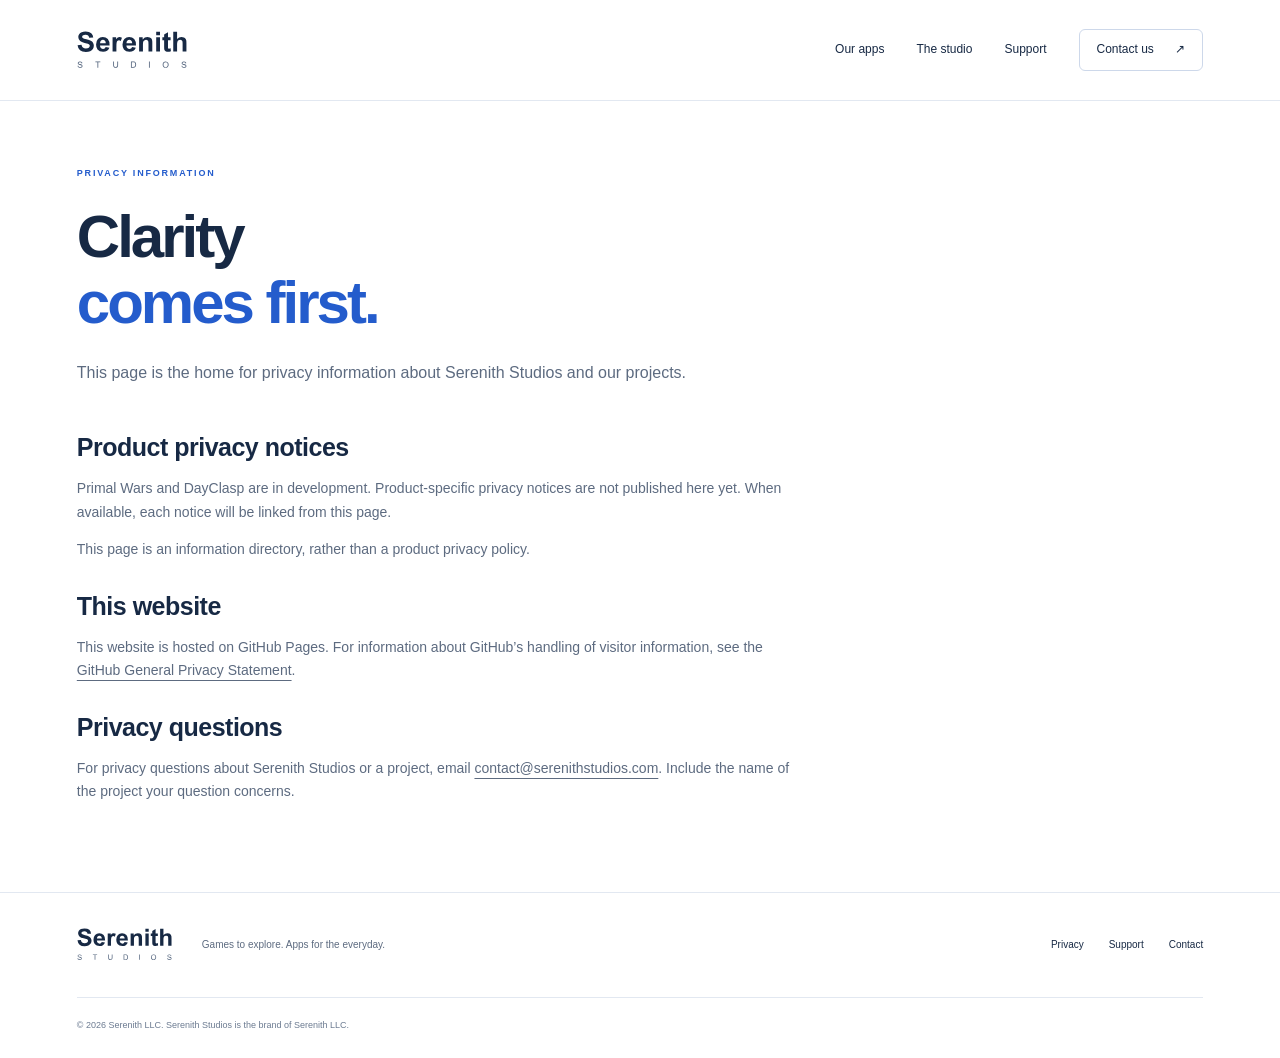
==== privacy/index.html @ cacbc54d "Publish Serenith Studios app studio website" ====
<!doctype html><html lang="en"><head><meta charset="utf-8"><meta name="viewport" content="width=device-width,initial-scale=1"><meta name="theme-color" content="#ffffff"><title>Privacy information — Serenith Studios</title><meta name="description" content="Privacy information and contact details for Serenith Studios, Primal Wars, and DayClasp."><link rel="icon" href="/assets/mark.svg" type="image/svg+xml"><link rel="stylesheet" href="/assets/style.css?v=wordmark-3"></head><body><a class="skip" href="#main">Skip to content</a>
<header><a class="brand" href="/" aria-label="Serenith Studios home"><img class="wordmark" src="/assets/wordmark.svg" alt="Serenith Studios" width="202" height="75"></a><nav aria-label="Main navigation"><a href="/#apps">Our apps</a><a href="/#studio">The studio</a><a href="/support/">Support</a><a class="nav-contact" href="/#contact">Contact us <span aria-hidden="true">↗</span></a></nav></header><main id="main"><section class="document section"><p class="eyebrow">PRIVACY INFORMATION</p><h1>Clarity<br><em>comes first.</em></h1><p class="intro">This page is the home for privacy information about Serenith Studios and our projects.</p><div class="document-copy"><h2>Product privacy notices</h2><p>Primal Wars and DayClasp are in development. Product-specific privacy notices are not published here yet. When available, each notice will be linked from this page.</p><p>This page is an information directory, rather than a product privacy policy.</p><h2>This website</h2><p>This website is hosted on GitHub Pages. For information about GitHub’s handling of visitor information, see the <a href="https://docs.github.com/en/site-policy/privacy-policies/github-general-privacy-statement">GitHub General Privacy Statement</a>.</p><h2>Privacy questions</h2><p>For privacy questions about Serenith Studios or a project, email <a href="mailto:contact@serenithstudios.com?subject=Privacy%20inquiry">contact@serenithstudios.com</a>. Include the name of the project your question concerns.</p></div></section></main><footer><a class="brand" href="/"><img class="wordmark" src="/assets/wordmark.svg" alt="Serenith Studios" width="202" height="75"></a><p>Games to explore. Apps for the everyday.</p><div><a href="/privacy/">Privacy</a><a href="/support/">Support</a><a href="mailto:contact@serenithstudios.com">Contact</a></div><small>© 2026 Serenith LLC. Serenith Studios is the brand of Serenith LLC.</small></footer></body></html>
---- assets/style.css ----
:root{color-scheme:light;--ink:#172944;--blue:#245ccc;--muted:#5d6b80;--line:#e2e8f1;--pale:#f5f8fd}*{box-sizing:border-box}html{scroll-behavior:smooth;scroll-padding-top:30px}body{margin:0;background:#fff;color:var(--ink);font:16px/1.65 -apple-system,BlinkMacSystemFont,"Segoe UI",sans-serif;-webkit-font-smoothing:antialiased}a{color:inherit;text-underline-offset:5px}a:focus-visible{outline:3px solid #2f65da;outline-offset:6px}header,main,footer{max-width:1440px;margin:auto}header{display:flex;align-items:center;justify-content:space-between;gap:30px;padding:29px 6%;border-bottom:1px solid var(--line)}.brand{font-size:28px;font-weight:650;letter-spacing:-1.5px;line-height:1;text-decoration:none;display:inline-block}.brand>span{display:block;font-size:8px;letter-spacing:5px;font-weight:500;margin-top:10px;color:#53647d}nav{display:flex;align-items:center;gap:32px;font-size:12px;font-weight:500}nav a{text-decoration:none}nav a:hover,.quiet-link:hover{color:var(--blue)}.nav-contact{padding:10px 17px;border:1px solid #cdd8ea;border-radius:6px}.nav-contact span{margin-left:18px}.skip{position:absolute;top:-100px;left:12px;padding:10px;background:var(--blue);color:#fff;z-index:10}.skip:focus{top:10px}h1,h2,h3,p{margin-top:0}h1,h2,h3{font-weight:600}h1{font-size:clamp(43px,4.8vw,68px);line-height:1.1;letter-spacing:-3px;margin-bottom:23px}h1>span{color:var(--blue)}h2{font-size:36px;line-height:1.2;letter-spacing:-1.2px;margin-bottom:0}h3{font-size:27px;letter-spacing:-.7px;margin-bottom:0}.hero{padding:83px 6% 78px;display:grid;grid-template-columns:1.12fr 1fr;align-items:center;gap:70px}.eyebrow{font-size:9px;font-weight:650;letter-spacing:1.8px;color:var(--blue);margin-bottom:23px}.eyebrow>span,.status-dot{display:inline-block;width:6px;height:6px;border-radius:50%;background:var(--blue);margin-right:8px}.intro{color:var(--muted);font-size:16px;max-width:470px;line-height:1.8;margin-bottom:29px}.hero-actions{display:flex;gap:25px;align-items:center}.button{display:inline-flex;align-items:center;gap:25px;background:var(--blue);color:#fff;border-radius:6px;padding:13px 19px;text-decoration:none;font-size:12px;font-weight:600}.button:hover{background:#1749aa}.quiet-link{display:inline-flex;align-items:center;gap:18px;font-size:12px;text-decoration:none;font-weight:600}.portfolio-preview{min-width:0;border:1px solid #d9e3f3;border-radius:12px;box-shadow:0 20px 60px #213d7410;background:linear-gradient(140deg,#fff,#f5f8ff)}.preview-heading{display:flex;align-items:center;justify-content:space-between;padding:20px 24px;border-bottom:1px solid var(--line);font-size:8px;font-weight:600;letter-spacing:1.6px;color:#6c7a8e}.preview-dot{width:6px;height:6px;border-radius:50%;background:#acbfe3}.preview-product{display:flex;gap:17px;align-items:center;text-decoration:none;padding:27px 24px}.preview-product+.preview-product{border-top:1px solid var(--line)}.preview-product img{width:77px;height:77px;object-fit:contain;border-radius:17px;flex-shrink:0;box-shadow:0 6px 12px #1d35591a}.preview-product h2{font-size:22px;letter-spacing:-.5px;margin:4px 0}.preview-product small{font-size:7px;letter-spacing:1.4px;font-weight:650;color:#68778e}.preview-product p{font-size:10px;color:var(--muted);margin:0}.preview-product .arrow{margin-left:auto;color:var(--blue);font-size:18px}.preview-product:hover{background:#eef4ff}.preview-foot{font-size:9px;color:#61728b;background:#f0f5fd;border-top:1px solid var(--line);padding:13px 24px;border-radius:0 0 12px 12px}.preview-foot .status-dot{width:4px;height:4px;background:#7188ad}.studio-strip{display:flex;gap:30px;align-items:center;margin:0 6%;padding:21px 0;border-block:1px solid var(--line)}.studio-strip>span{font-size:8px;letter-spacing:1.5px;font-weight:600;color:#71819a}.studio-strip p{margin:0;font-size:11px;color:var(--muted)}.studio-strip>a{margin-left:auto;text-decoration:none;color:var(--blue)}.section{padding:75px 6%}.section-heading{display:flex;justify-content:space-between;align-items:flex-end;gap:30px;margin-bottom:35px}.section-heading .eyebrow{margin-bottom:15px}.section-heading>p{font-size:12px;line-height:1.8;color:var(--muted);margin:0}.app-grid{display:grid;grid-template-columns:1fr 1fr;gap:27px}.app-card{border:1px solid var(--line);border-radius:10px;overflow:hidden;scroll-margin-top:30px}.app-stage{position:relative;display:grid;place-items:center;min-height:286px;background:#edf4ff}.day-stage{background:radial-gradient(ellipse at 50% 50%,#e1f2f3,#f2f7fc 65%)}.primal-stage{background:radial-gradient(ellipse at 50% 50%,#e5ecfa,#f2f5fc 65%)}.app-stage>img{width:158px;height:158px;border-radius:34px;box-shadow:0 15px 28px #253f6a26;object-fit:contain}.stage-category{position:absolute;top:20px;left:24px;font-size:8px;letter-spacing:1.6px;color:#627692;font-weight:600}.stage-caption{position:absolute;bottom:19px;font-size:7px;letter-spacing:1.5px;color:#627692}.app-content{padding:25px 27px 0}.app-title{display:flex;justify-content:space-between;align-items:center;gap:10px}.status{font-size:8px;color:#42639a;border:1px solid #d3def0;background:#f6f9ff;border-radius:4px;padding:4px 8px;white-space:nowrap}.app-content>p{font-size:13px;line-height:1.8;color:var(--muted);margin:14px 0 24px;min-height:48px;max-width:420px}.product-link{display:flex;align-items:center;justify-content:space-between;padding:16px 0 19px;border-top:1px solid var(--line);font-size:11px;color:var(--blue);font-weight:600;text-decoration:none}.product-link:hover{text-decoration:underline}.availability-note{font-size:10px;color:#65748a;margin:22px 0 0}.studio{display:grid;grid-template-columns:1fr 1fr;gap:100px;background:var(--pale);border-block:1px solid var(--line)}.studio-description{color:var(--muted);font-size:14px;margin:23px 0;max-width:430px}.principles>div{display:flex;gap:22px;padding:24px 0;border-bottom:1px solid #dce5f1}.principles>div:first-child{padding-top:0}.principles>div:last-child{border:0;padding-bottom:0}.principles>div>span{color:var(--blue);font-size:10px;padding-top:6px}.principles h3{font-size:18px;letter-spacing:-.2px;margin-bottom:6px}.principles p{font-size:12px;color:var(--muted);margin:0}.contact .eyebrow{margin-bottom:15px}.contact>div>p:not(.eyebrow){font-size:13px;color:var(--muted);margin-top:17px;margin-bottom:28px}.contact-grid{display:grid;grid-template-columns:1fr 1fr;gap:27px}.contact-grid>a{position:relative;text-decoration:none;border:1px solid var(--line);border-radius:8px;padding:23px 24px}.contact-grid>a:hover{background:var(--pale);border-color:#bbcff0}.contact-grid span{display:block;font-size:8px;letter-spacing:1.5px;color:#6b7b92;margin-bottom:8px}.contact-grid strong{font-size:15px;font-weight:500;overflow-wrap:anywhere}.contact-grid b{position:absolute;right:23px;top:32px;color:var(--blue);font-weight:400}footer{border-top:1px solid var(--line);padding:35px 6% 25px;display:flex;align-items:center;flex-wrap:wrap;gap:30px}footer .brand{font-size:23px}footer .brand span{font-size:6px;letter-spacing:4px}footer>p{font-size:10px;color:var(--muted);margin:0}footer>div{display:flex;gap:25px;margin-left:auto}footer>div>a{font-size:10px;text-decoration:none}footer>small{width:100%;font-size:9px;color:#6c7b91;border-top:1px solid var(--line);padding-top:20px;margin-top:6px}.document{min-height:70vh;padding-top:65px}.document h1{font-size:60px}.document h1 em{font-style:normal;color:var(--blue)}.document .intro{max-width:650px;overflow-wrap:anywhere}.document-copy{max-width:720px;margin-top:45px}.document-copy h2{font-size:25px;letter-spacing:-.5px;margin:30px 0 15px}.document-copy p{color:var(--muted);font-size:14px}.support-grid{display:grid;grid-template-columns:1fr 1fr;gap:25px;margin-top:45px}.support-grid article{background:var(--pale);border:1px solid var(--line);padding:28px;border-radius:8px}.support-grid h2{font-size:30px;margin-bottom:17px}.support-grid p{color:var(--muted);font-size:14px}.text-link{color:var(--blue);font-size:12px}.support-grid .eyebrow{color:var(--blue)}
@media(min-width:1500px){body{padding-inline:3%}}@media(max-width:1000px){.hero{gap:35px}.hero h1{font-size:48px}.preview-product{padding:23px 18px;gap:12px}.preview-product img{width:65px;height:65px}.preview-product p{max-width:160px}.hero-actions{gap:18px}.studio{gap:50px}.contact-grid strong{font-size:13px}.contact-grid b{right:14px}.app-title h3{font-size:24px}}@media(max-width:760px){header{padding-block:24px}nav{gap:22px}.nav-contact{display:none}.hero{grid-template-columns:1fr;padding-top:53px;padding-bottom:45px;gap:35px}.hero h1{font-size:54px}.hero-copy{max-width:600px}.portfolio-preview{max-width:600px}.preview-product p{max-width:none}.studio-strip{gap:20px}.studio-strip>span{display:none}.section{padding-block:55px}.section-heading{align-items:flex-start;flex-direction:column;gap:17px}h2{font-size:32px}.app-grid{gap:20px}.app-title{flex-direction:column;align-items:flex-start}.app-stage{min-height:250px}.app-stage>img{width:135px;height:135px;border-radius:28px}.app-content{padding-inline:21px}.app-content>p{min-height:92px}.stage-caption{font-size:6px}.stage-category{left:20px}.studio{grid-template-columns:1fr;gap:35px}.contact-grid{grid-template-columns:1fr;gap:15px}.contact-grid strong{font-size:17px}.contact-grid b{right:24px}footer>p{display:none}.document h1{font-size:50px}.support-grid{grid-template-columns:1fr}}@media(max-width:500px){.brand{font-size:25px}.brand>span{font-size:7px;letter-spacing:4px}nav{font-size:10px;gap:16px}.hero h1{font-size:42px;letter-spacing:-1.9px}.eyebrow{font-size:7px;letter-spacing:1.5px}.intro{font-size:14px}.hero-actions{gap:20px}.button,.quiet-link{font-size:10px}.button{padding:12px 15px;gap:20px}.quiet-link{gap:10px}.preview-product img{width:62px;height:62px;border-radius:14px}.preview-product h2{font-size:21px}.preview-product p{font-size:10px}.preview-heading{padding:17px 20px}.preview-product{padding:20px}.preview-foot{padding:12px 20px}.studio-strip p{font-size:9px}.app-grid{grid-template-columns:1fr;gap:25px}.app-stage{min-height:255px}.app-stage>img{width:150px;height:150px;border-radius:32px}.app-title{flex-direction:row;align-items:center}.app-content>p{min-height:0}.stage-caption{font-size:6px}.app-content{padding-inline:23px}h2{font-size:29px;letter-spacing:-.8px}.contact-grid strong{font-size:14px}.contact-grid>a{padding:20px}.contact-grid b{right:17px;top:29px}footer{gap:20px}footer>div{gap:17px}footer>small{font-size:8px}.document h1{font-size:43px}.document-copy p{font-size:13px}}
@media(prefers-reduced-motion:reduce){html{scroll-behavior:auto}}

/* Keep the studio lettering flush with both edges of the wordmark. */
.brand>.wordmark-sub{display:flex;justify-content:space-between;width:100%;letter-spacing:0}footer .brand>.wordmark-sub{letter-spacing:0}
/* Compensate for glyph side bearings so the visible letter edges align. */
.brand>.wordmark-sub{position:relative;left:-.5px;width:calc(100% + 2.5px)}
footer .brand>.wordmark-sub{left:-.4px;width:calc(100% + 2px)}

.brand{line-height:0;letter-spacing:0}.brand .wordmark{display:block;width:110px;height:auto}footer .brand .wordmark{width:95px}.contact-grid{grid-template-columns:repeat(3,minmax(0,1fr))}.contact-grid strong{font-size:12px}.contact-grid b{position:static;display:block;margin-top:12px}.contact-grid>a{padding:20px}@media(max-width:1000px){.contact-grid{grid-template-columns:1fr}.contact-grid strong{font-size:16px}.contact-grid b{position:absolute;top:27px;right:22px;margin:0}}@media(max-width:500px){.brand .wordmark{width:97px}.contact-grid strong{font-size:13px}}
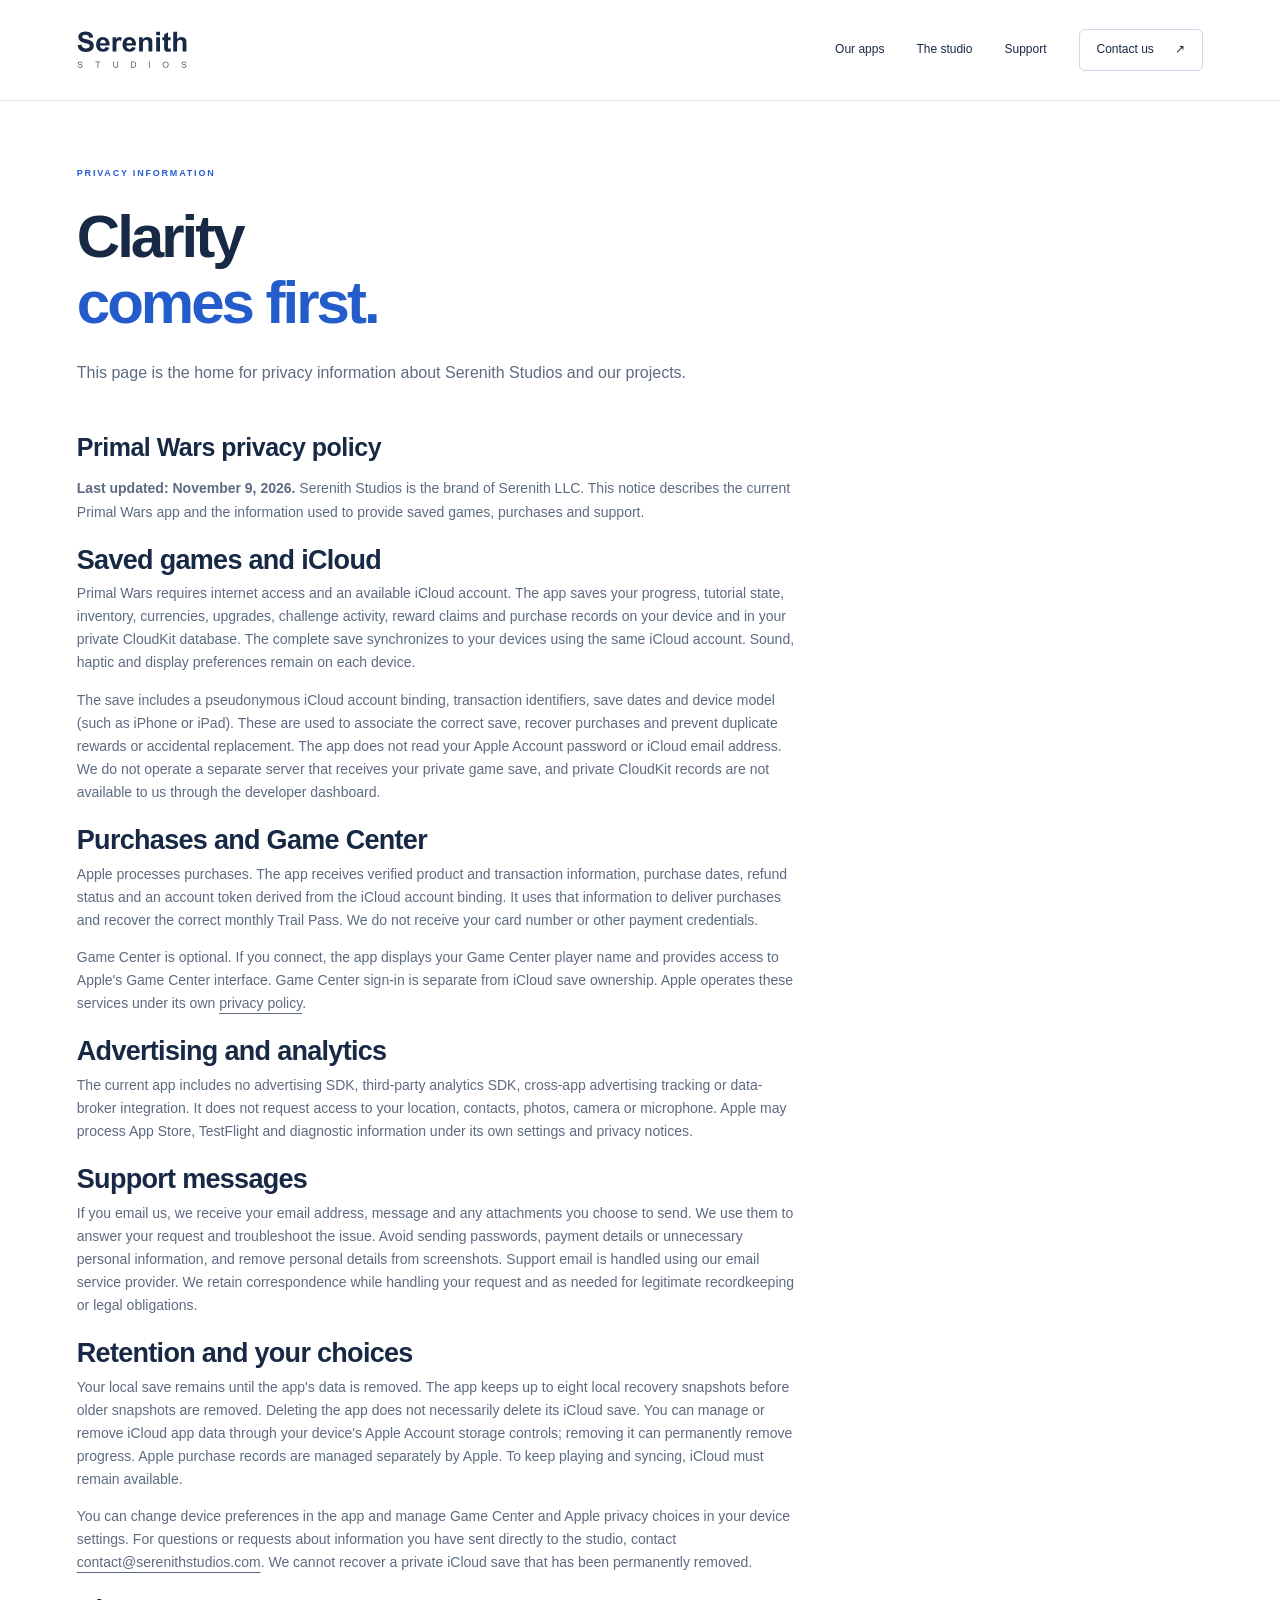
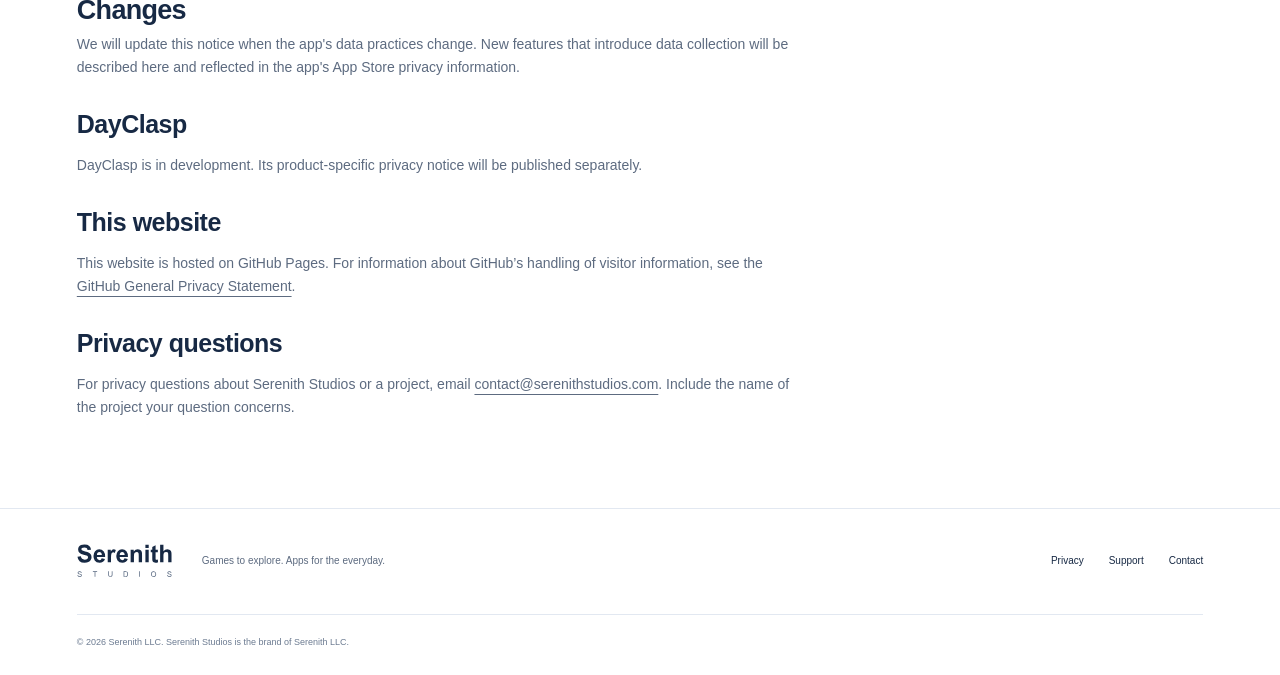
==== commit 63a7f5c2: "Publish Primal Wars privacy policy and save support guidance" ====
--- a/privacy/index.html
+++ b/privacy/index.html
@@ -1,2 +1,19 @@
 <!doctype html><html lang="en"><head><meta charset="utf-8"><meta name="viewport" content="width=device-width,initial-scale=1"><meta name="theme-color" content="#ffffff"><title>Privacy information — Serenith Studios</title><meta name="description" content="Privacy information and contact details for Serenith Studios, Primal Wars, and DayClasp."><link rel="icon" href="/assets/mark.svg" type="image/svg+xml"><link rel="stylesheet" href="/assets/style.css?v=wordmark-3"></head><body><a class="skip" href="#main">Skip to content</a>
-<header><a class="brand" href="/" aria-label="Serenith Studios home"><img class="wordmark" src="/assets/wordmark.svg" alt="Serenith Studios" width="202" height="75"></a><nav aria-label="Main navigation"><a href="/#apps">Our apps</a><a href="/#studio">The studio</a><a href="/support/">Support</a><a class="nav-contact" href="/#contact">Contact us <span aria-hidden="true">↗</span></a></nav></header><main id="main"><section class="document section"><p class="eyebrow">PRIVACY INFORMATION</p><h1>Clarity<br><em>comes first.</em></h1><p class="intro">This page is the home for privacy information about Serenith Studios and our projects.</p><div class="document-copy"><h2>Product privacy notices</h2><p>Primal Wars and DayClasp are in development. Product-specific privacy notices are not published here yet. When available, each notice will be linked from this page.</p><p>This page is an information directory, rather than a product privacy policy.</p><h2>This website</h2><p>This website is hosted on GitHub Pages. For information about GitHub’s handling of visitor information, see the <a href="https://docs.github.com/en/site-policy/privacy-policies/github-general-privacy-statement">GitHub General Privacy Statement</a>.</p><h2>Privacy questions</h2><p>For privacy questions about Serenith Studios or a project, email <a href="mailto:contact@serenithstudios.com?subject=Privacy%20inquiry">contact@serenithstudios.com</a>. Include the name of the project your question concerns.</p></div></section></main><footer><a class="brand" href="/"><img class="wordmark" src="/assets/wordmark.svg" alt="Serenith Studios" width="202" height="75"></a><p>Games to explore. Apps for the everyday.</p><div><a href="/privacy/">Privacy</a><a href="/support/">Support</a><a href="mailto:contact@serenithstudios.com">Contact</a></div><small>© 2026 Serenith LLC. Serenith Studios is the brand of Serenith LLC.</small></footer></body></html>+<header><a class="brand" href="/" aria-label="Serenith Studios home"><img class="wordmark" src="/assets/wordmark.svg" alt="Serenith Studios" width="202" height="75"></a><nav aria-label="Main navigation"><a href="/#apps">Our apps</a><a href="/#studio">The studio</a><a href="/support/">Support</a><a class="nav-contact" href="/#contact">Contact us <span aria-hidden="true">↗</span></a></nav></header><main id="main"><section class="document section"><p class="eyebrow">PRIVACY INFORMATION</p><h1>Clarity<br><em>comes first.</em></h1><p class="intro">This page is the home for privacy information about Serenith Studios and our projects.</p><div class="document-copy"><h2 id="primal-wars">Primal Wars privacy policy</h2>
+<p><strong>Last updated: November 9, 2026.</strong> Serenith Studios is the brand of Serenith LLC. This notice describes the current Primal Wars app and the information used to provide saved games, purchases and support.</p>
+<h3>Saved games and iCloud</h3>
+<p>Primal Wars requires internet access and an available iCloud account. The app saves your progress, tutorial state, inventory, currencies, upgrades, challenge activity, reward claims and purchase records on your device and in your private CloudKit database. The complete save synchronizes to your devices using the same iCloud account. Sound, haptic and display preferences remain on each device.</p>
+<p>The save includes a pseudonymous iCloud account binding, transaction identifiers, save dates and device model (such as iPhone or iPad). These are used to associate the correct save, recover purchases and prevent duplicate rewards or accidental replacement. The app does not read your Apple Account password or iCloud email address. We do not operate a separate server that receives your private game save, and private CloudKit records are not available to us through the developer dashboard.</p>
+<h3>Purchases and Game Center</h3>
+<p>Apple processes purchases. The app receives verified product and transaction information, purchase dates, refund status and an account token derived from the iCloud account binding. It uses that information to deliver purchases and recover the correct monthly Trail Pass. We do not receive your card number or other payment credentials.</p>
+<p>Game Center is optional. If you connect, the app displays your Game Center player name and provides access to Apple's Game Center interface. Game Center sign-in is separate from iCloud save ownership. Apple operates these services under its own <a href="https://www.apple.com/legal/privacy/">privacy policy</a>.</p>
+<h3>Advertising and analytics</h3>
+<p>The current app includes no advertising SDK, third-party analytics SDK, cross-app advertising tracking or data-broker integration. It does not request access to your location, contacts, photos, camera or microphone. Apple may process App Store, TestFlight and diagnostic information under its own settings and privacy notices.</p>
+<h3>Support messages</h3>
+<p>If you email us, we receive your email address, message and any attachments you choose to send. We use them to answer your request and troubleshoot the issue. Avoid sending passwords, payment details or unnecessary personal information, and remove personal details from screenshots. Support email is handled using our email service provider. We retain correspondence while handling your request and as needed for legitimate recordkeeping or legal obligations.</p>
+<h3>Retention and your choices</h3>
+<p>Your local save remains until the app's data is removed. The app keeps up to eight local recovery snapshots before older snapshots are removed. Deleting the app does not necessarily delete its iCloud save. You can manage or remove iCloud app data through your device's Apple Account storage controls; removing it can permanently remove progress. Apple purchase records are managed separately by Apple. To keep playing and syncing, iCloud must remain available.</p>
+<p>You can change device preferences in the app and manage Game Center and Apple privacy choices in your device settings. For questions or requests about information you have sent directly to the studio, contact <a href="mailto:contact@serenithstudios.com?subject=Primal%20Wars%20privacy">contact@serenithstudios.com</a>. We cannot recover a private iCloud save that has been permanently removed.</p>
+<h3>Changes</h3>
+<p>We will update this notice when the app's data practices change. New features that introduce data collection will be described here and reflected in the app's App Store privacy information.</p>
+<h2>DayClasp</h2><p>DayClasp is in development. Its product-specific privacy notice will be published separately.</p><h2>This website</h2><p>This website is hosted on GitHub Pages. For information about GitHub’s handling of visitor information, see the <a href="https://docs.github.com/en/site-policy/privacy-policies/github-general-privacy-statement">GitHub General Privacy Statement</a>.</p><h2>Privacy questions</h2><p>For privacy questions about Serenith Studios or a project, email <a href="mailto:contact@serenithstudios.com?subject=Privacy%20inquiry">contact@serenithstudios.com</a>. Include the name of the project your question concerns.</p></div></section></main><footer><a class="brand" href="/"><img class="wordmark" src="/assets/wordmark.svg" alt="Serenith Studios" width="202" height="75"></a><p>Games to explore. Apps for the everyday.</p><div><a href="/privacy/">Privacy</a><a href="/support/">Support</a><a href="mailto:contact@serenithstudios.com">Contact</a></div><small>© 2026 Serenith LLC. Serenith Studios is the brand of Serenith LLC.</small></footer></body></html>
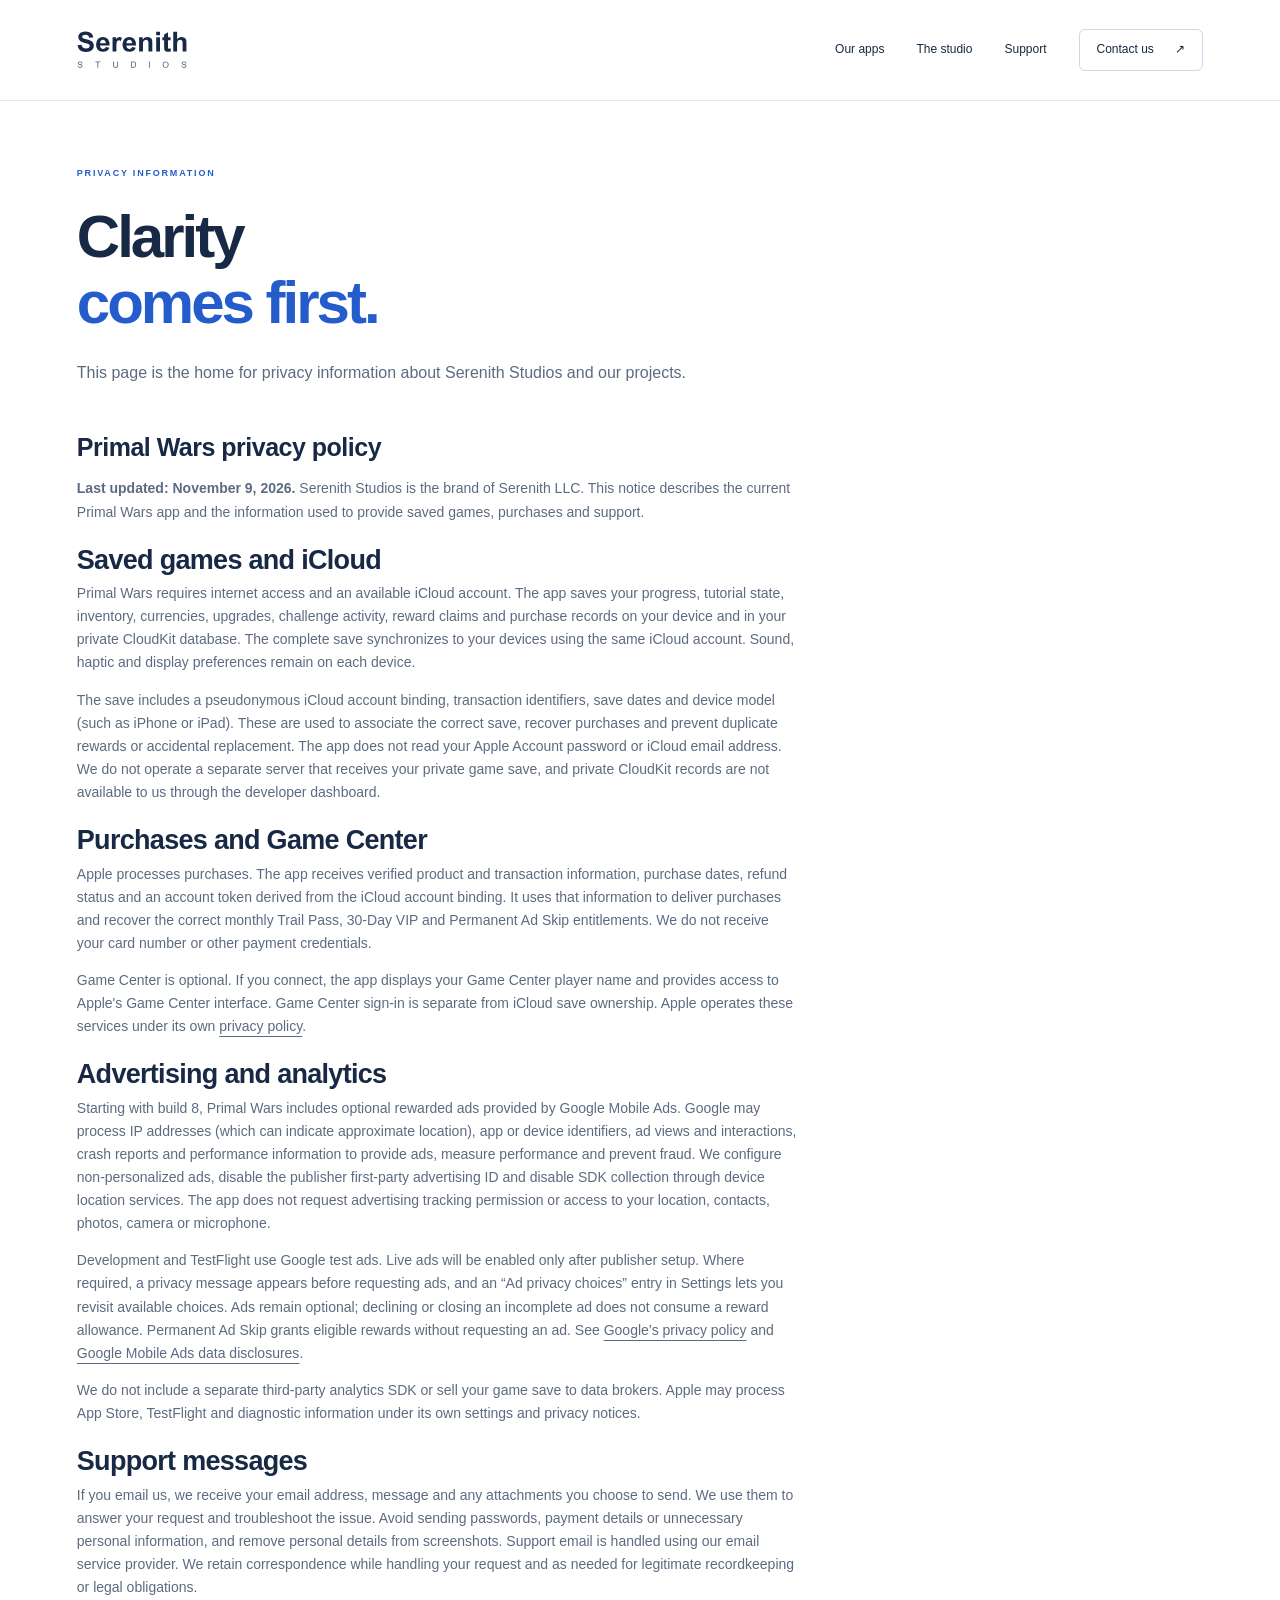
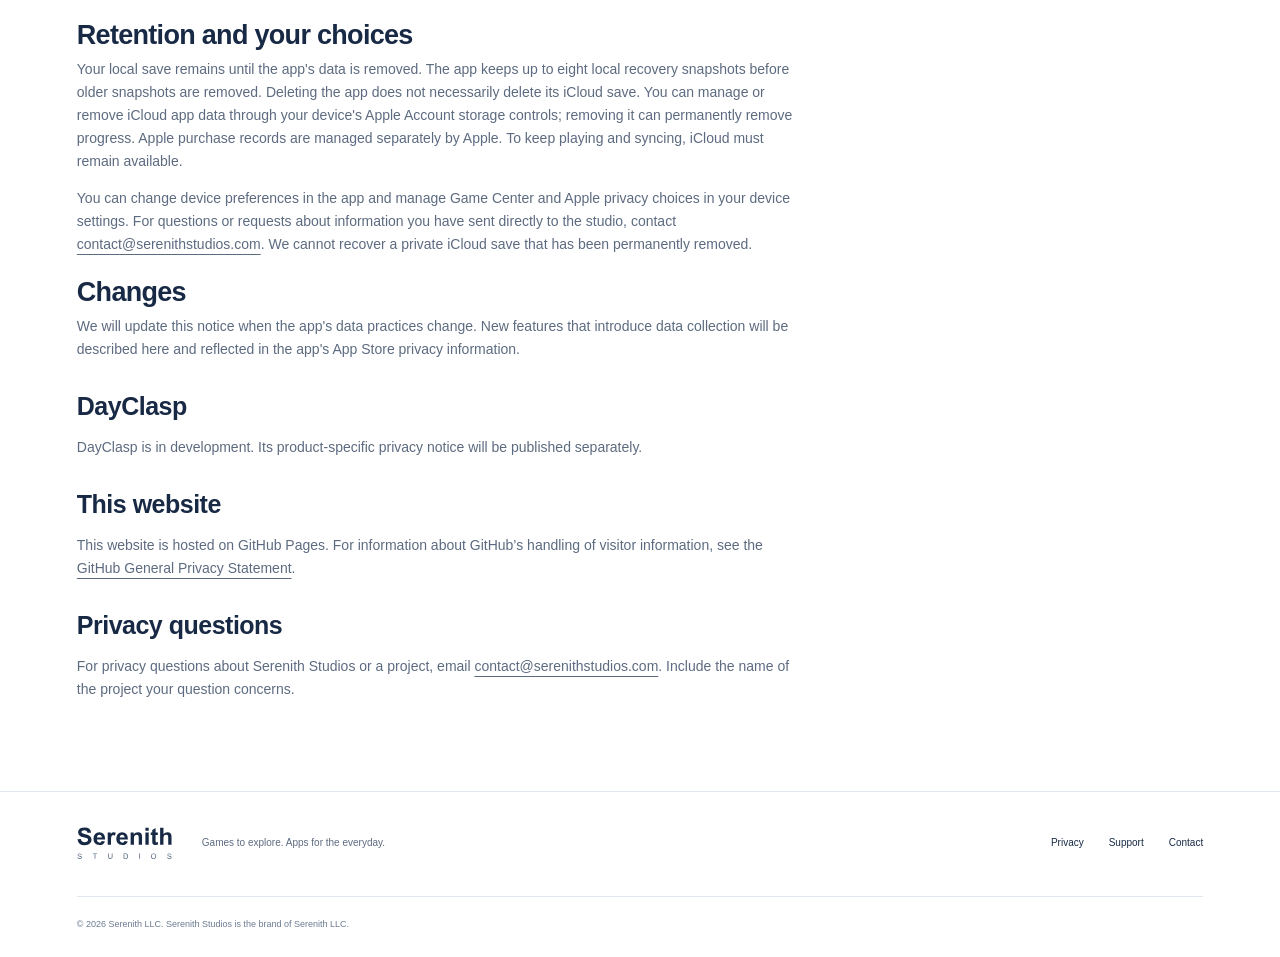
==== commit 1b54e35d: "Describe Primal Wars rewarded ads and Dino Deals privacy practices" ====
--- a/privacy/index.html
+++ b/privacy/index.html
@@ -5,10 +5,12 @@
 <p>Primal Wars requires internet access and an available iCloud account. The app saves your progress, tutorial state, inventory, currencies, upgrades, challenge activity, reward claims and purchase records on your device and in your private CloudKit database. The complete save synchronizes to your devices using the same iCloud account. Sound, haptic and display preferences remain on each device.</p>
 <p>The save includes a pseudonymous iCloud account binding, transaction identifiers, save dates and device model (such as iPhone or iPad). These are used to associate the correct save, recover purchases and prevent duplicate rewards or accidental replacement. The app does not read your Apple Account password or iCloud email address. We do not operate a separate server that receives your private game save, and private CloudKit records are not available to us through the developer dashboard.</p>
 <h3>Purchases and Game Center</h3>
-<p>Apple processes purchases. The app receives verified product and transaction information, purchase dates, refund status and an account token derived from the iCloud account binding. It uses that information to deliver purchases and recover the correct monthly Trail Pass. We do not receive your card number or other payment credentials.</p>
+<p>Apple processes purchases. The app receives verified product and transaction information, purchase dates, refund status and an account token derived from the iCloud account binding. It uses that information to deliver purchases and recover the correct monthly Trail Pass, 30-Day VIP and Permanent Ad Skip entitlements. We do not receive your card number or other payment credentials.</p>
 <p>Game Center is optional. If you connect, the app displays your Game Center player name and provides access to Apple's Game Center interface. Game Center sign-in is separate from iCloud save ownership. Apple operates these services under its own <a href="https://www.apple.com/legal/privacy/">privacy policy</a>.</p>
 <h3>Advertising and analytics</h3>
-<p>The current app includes no advertising SDK, third-party analytics SDK, cross-app advertising tracking or data-broker integration. It does not request access to your location, contacts, photos, camera or microphone. Apple may process App Store, TestFlight and diagnostic information under its own settings and privacy notices.</p>
+<p>Starting with build 8, Primal Wars includes optional rewarded ads provided by Google Mobile Ads. Google may process IP addresses (which can indicate approximate location), app or device identifiers, ad views and interactions, crash reports and performance information to provide ads, measure performance and prevent fraud. We configure non-personalized ads, disable the publisher first-party advertising ID and disable SDK collection through device location services. The app does not request advertising tracking permission or access to your location, contacts, photos, camera or microphone.</p>
+<p>Development and TestFlight use Google test ads. Live ads will be enabled only after publisher setup. Where required, a privacy message appears before requesting ads, and an “Ad privacy choices” entry in Settings lets you revisit available choices. Ads remain optional; declining or closing an incomplete ad does not consume a reward allowance. Permanent Ad Skip grants eligible rewards without requesting an ad. See <a href="https://policies.google.com/privacy">Google’s privacy policy</a> and <a href="https://developers.google.com/admob/ios/privacy/data-disclosure">Google Mobile Ads data disclosures</a>.</p>
+<p>We do not include a separate third-party analytics SDK or sell your game save to data brokers. Apple may process App Store, TestFlight and diagnostic information under its own settings and privacy notices.</p>
 <h3>Support messages</h3>
 <p>If you email us, we receive your email address, message and any attachments you choose to send. We use them to answer your request and troubleshoot the issue. Avoid sending passwords, payment details or unnecessary personal information, and remove personal details from screenshots. Support email is handled using our email service provider. We retain correspondence while handling your request and as needed for legitimate recordkeeping or legal obligations.</p>
 <h3>Retention and your choices</h3>
